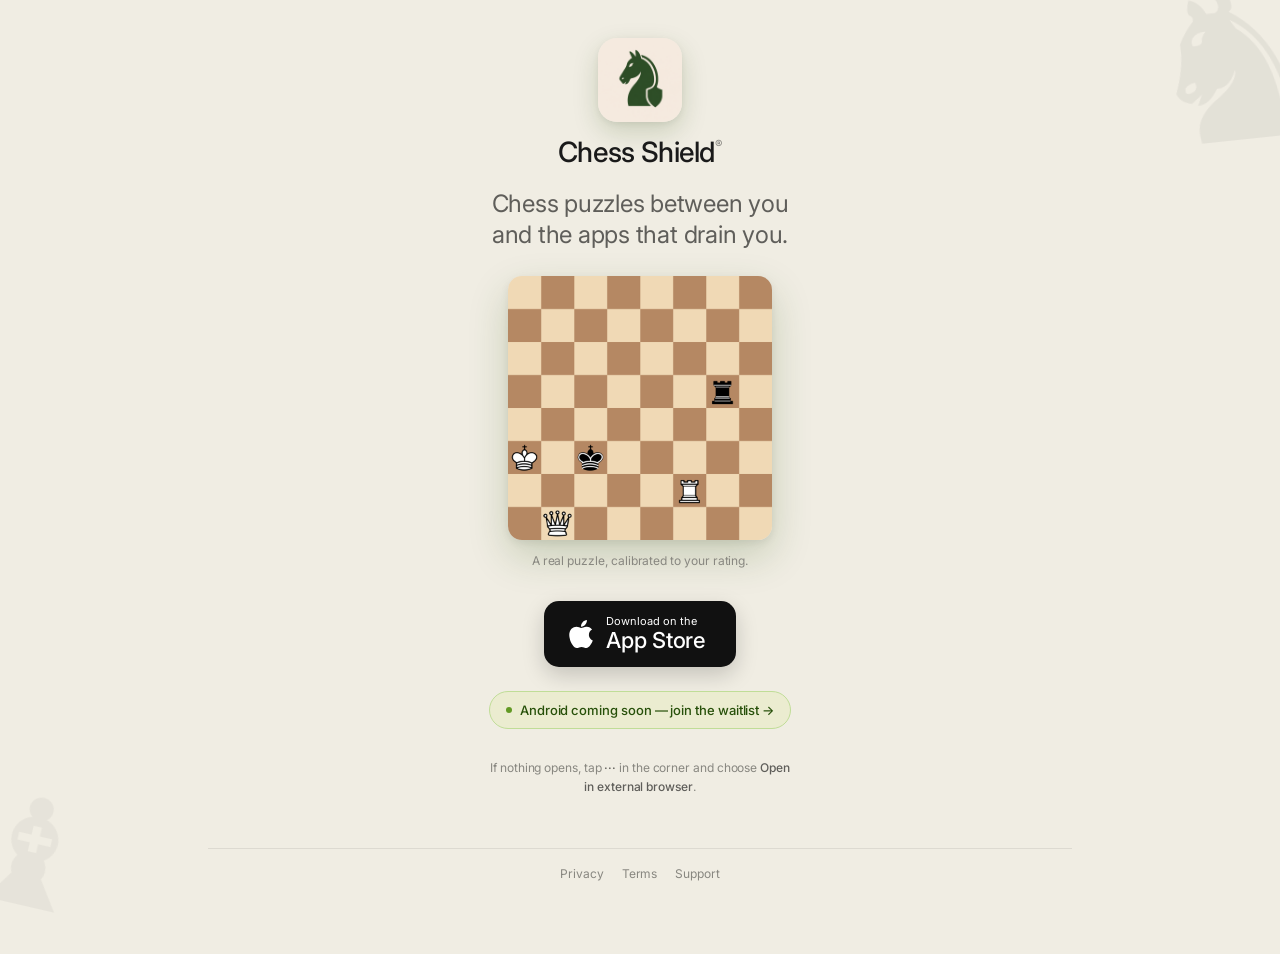
==== download.html @ aac864b7 "Add /download page for Instagram bio link (App Store badge + Android waitlist) Instagram's in-app br" ====
<!DOCTYPE html>
<html lang="en">
<head>
<meta charset="UTF-8" />
<meta name="viewport" content="width=device-width, initial-scale=1.0, viewport-fit=cover" />
<title>Download Chess Shield</title>
<meta name="description" content="Get Chess Shield on the App Store. Chess puzzles between you and the apps that drain you." />
<meta name="theme-color" content="#F0EDE3" />

<meta property="og:title" content="Download Chess Shield" />
<meta property="og:description" content="Chess puzzles between you and the apps that drain you." />
<meta property="og:type" content="website" />
<meta property="og:url" content="https://chessshield.com/download" />
<meta property="og:image" content="https://chessshield.com/assets/app-icon.png" />

<link rel="icon" href="/favicon.png" />
<link rel="apple-touch-icon" href="/assets/app-icon.png" />
<link rel="preconnect" href="https://fonts.googleapis.com" />
<link rel="preconnect" href="https://fonts.gstatic.com" crossorigin />
<link href="https://fonts.googleapis.com/css2?family=Inter:wght@400;500&display=swap" rel="stylesheet" />
<link rel="stylesheet" href="/styles.css" />
</head>
<body class="download-body">

<span class="wm wm-knight" aria-hidden="true">♞</span>
<span class="wm wm-bishop" aria-hidden="true">♝</span>

<main class="download">
  <div class="download-inner">

    <div class="app-identity">
      <img class="app-icon" src="/assets/app-icon.png" alt="Chess Shield app icon" width="76" height="76" />
      <span class="app-name">Chess Shield<sup>®</sup></span>
    </div>

    <h1 class="download-h1">Chess puzzles between you and the apps that drain&nbsp;you.</h1>

    <figure class="board-figure">
      <img class="board-img" src="/assets/board.png" alt="A chess puzzle from Chess Shield" width="264" height="264" />
      <figcaption>A real puzzle, calibrated to your rating.</figcaption>
    </figure>

    <a class="appstore-badge" href="https://apps.apple.com/app/chess-shield/id6772290132" aria-label="Download on the App Store">
      <svg class="apple-logo" viewBox="0 0 384 512" aria-hidden="true" focusable="false">
        <path fill="currentColor" d="M318.7 268.7c-.2-36.7 16.4-64.4 50-84.8-18.8-26.9-47.2-41.7-84.7-44.6-35.5-2.8-74.3 20.7-88.5 20.7-15 0-49.4-19.7-76.4-19.7C63.3 141.2 4 184.8 4 273.5q0 39.3 14.4 81.2c12.8 36.7 59 126.7 107.2 125.2 25.2-.6 43-17.9 75.8-17.9 31.8 0 48.3 17.9 76.4 17.9 48.6-.7 90.4-82.5 102.6-119.3-65.2-30.7-61.7-90-61.7-91.9zm-56.6-164.2c27.3-32.4 24.8-61.9 24-72.5-24.1 1.4-52 16.4-67.9 34.9-17.5 19.8-27.8 44.3-25.6 71.9 26.1 2 49.9-11.4 69.5-34.3z"/>
      </svg>
      <span class="badge-text">
        <span class="badge-small">Download on the</span>
        <span class="badge-big">App Store</span>
      </span>
    </a>

    <a class="android-chip" href="/android">
      <span class="android-dot"></span>
      Android coming soon — join the&nbsp;waitlist&nbsp;→
    </a>

    <p class="webview-fallback">If nothing opens, tap <strong>···</strong> in the corner and choose <strong>Open in external browser</strong>.</p>
  </div>

  <footer class="download-footer">
    <nav>
      <a href="/privacy.html">Privacy</a>
      <a href="/terms.html">Terms</a>
      <a href="mailto:support@chessshield.com">Support</a>
    </nav>
  </footer>
</main>

</body>
</html>
---- styles.css ----
:root {
  --cream: #F0EDE3;
  --brand-green: #629924;
  --brand-green-dark: #3B6D11;
  --green-board-light: #EBECD0;
  --green-50: #EAF3DE;
  --green-border: #C0DD97;
  --green-800: #27500A;
  --pink-50: #FBEAF0;
  --text-primary: #1a1a1a;
  --text-secondary: #5F5E5A;
  --text-tertiary: #888780;
  --hairline: rgba(0,0,0,0.08);
  --max: 920px;
}

* { box-sizing: border-box; }

html, body {
  margin: 0;
  padding: 0;
  background: var(--cream);
  color: var(--text-primary);
  font-family: "Inter", -apple-system, BlinkMacSystemFont, "Segoe UI", sans-serif;
  font-weight: 400;
  -webkit-font-smoothing: antialiased;
  text-rendering: optimizeLegibility;
}

body {
  line-height: 1.55;
  letter-spacing: -0.005em;
  overflow-x: hidden;
}

a { color: inherit; text-decoration: none; }
a:hover { color: var(--brand-green-dark); }

sup {
  font-size: 0.55em;
  vertical-align: top;
  opacity: 0.5;
  letter-spacing: 0;
}

/* ---- HEADER ---- */
header.brand {
  display: flex;
  align-items: center;
  justify-content: space-between;
  padding: 20px 28px;
  max-width: var(--max);
  margin: 0 auto;
}

.brandmark {
  display: inline-flex;
  align-items: center;
  gap: 8px;
  font-weight: 500;
  font-size: 15px;
  letter-spacing: -0.01em;
  color: var(--text-primary);
}

.knight {
  color: var(--brand-green-dark);
  font-family: Georgia, "Times New Roman", serif;
  font-size: 20px;
  line-height: 1;
}

.wordmark { letter-spacing: -0.01em; }

.cta-mini {
  font-size: 13px;
  font-weight: 500;
  letter-spacing: -0.005em;
  color: var(--brand-green-dark);
  padding: 8px 14px;
  border-radius: 999px;
  border: 1px solid var(--green-border);
  background: var(--green-50);
  transition: background 120ms ease;
}
.cta-mini:hover { background: var(--green-board-light); color: var(--green-800); }

/* ---- HERO ---- */
main { max-width: var(--max); margin: 0 auto; padding: 0 28px; }

.hero {
  padding: 56px 0 72px;
}

.eyebrow {
  font-size: 12px;
  font-weight: 500;
  letter-spacing: -0.005em;
  color: var(--brand-green-dark);
  margin: 0 0 18px;
  text-transform: none;
}

h1 {
  font-size: clamp(34px, 5.5vw, 52px);
  font-weight: 500;
  letter-spacing: -0.025em;
  line-height: 1.08;
  margin: 0 0 22px;
  max-width: 720px;
}

.lede {
  font-size: 18px;
  line-height: 1.5;
  letter-spacing: -0.005em;
  color: var(--text-secondary);
  max-width: 640px;
  margin: 0 0 32px;
}

.hero-ctas {
  display: flex;
  align-items: center;
  gap: 18px;
  flex-wrap: wrap;
}

.cta-primary {
  display: inline-block;
  background: var(--brand-green);
  color: #FFF;
  font-weight: 500;
  font-size: 15px;
  letter-spacing: -0.005em;
  padding: 14px 28px;
  border-radius: 999px;
  transition: opacity 120ms ease;
}
.cta-primary[aria-disabled="true"] {
  opacity: 0.55;
  cursor: not-allowed;
}
.cta-primary:not([aria-disabled="true"]):hover { background: var(--brand-green-dark); color: #FFF; }

.cta-secondary {
  font-size: 14px;
  font-weight: 500;
  color: var(--text-primary);
  padding: 12px 4px;
}

/* ---- SECTIONS ---- */
section { padding: 56px 0; border-top: 1px solid var(--hairline); }

h2 {
  font-size: 28px;
  font-weight: 500;
  letter-spacing: -0.025em;
  line-height: 1.15;
  margin: 0 0 32px;
}

h3 {
  font-size: 17px;
  font-weight: 500;
  letter-spacing: -0.01em;
  line-height: 1.35;
  margin: 0 0 8px;
  color: var(--text-primary);
}

/* ---- HOW IT WORKS ---- */
.steps { display: grid; grid-template-columns: 1fr; gap: 28px; }
@media (min-width: 720px) {
  .steps { grid-template-columns: repeat(2, 1fr); gap: 32px 40px; }
}

.steps article p {
  color: var(--text-secondary);
  font-size: 15px;
  line-height: 1.55;
  margin: 0;
}

.step-num {
  display: inline-flex;
  align-items: center;
  justify-content: center;
  width: 28px;
  height: 28px;
  border-radius: 999px;
  background: var(--green-50);
  color: var(--green-800);
  font-weight: 500;
  font-size: 13px;
  margin-bottom: 12px;
  font-variant-numeric: tabular-nums;
}

/* ---- WHO IT'S FOR ---- */
.cards { display: grid; grid-template-columns: 1fr; gap: 22px; }
@media (min-width: 720px) { .cards { grid-template-columns: repeat(2, 1fr); gap: 22px; } }

.who {
  background: #FFF;
  border: 1px solid var(--hairline);
  border-radius: 18px;
  padding: 24px;
}
.who p {
  color: var(--text-secondary);
  font-size: 15px;
  line-height: 1.55;
  margin: 0;
}

/* ---- PRICING ---- */
.plans { display: grid; grid-template-columns: 1fr; gap: 18px; }
@media (min-width: 720px) { .plans { grid-template-columns: repeat(2, 1fr); } }

.plan {
  background: #FFF;
  border: 1px solid var(--hairline);
  border-radius: 18px;
  padding: 26px;
}
.plan-featured {
  background: var(--green-50);
  border-color: var(--green-border);
}
.plan h3 { font-size: 19px; }
.price {
  font-size: 22px;
  font-weight: 500;
  letter-spacing: -0.015em;
  margin: 6px 0 4px;
  font-variant-numeric: tabular-nums;
}
.trial {
  font-size: 12px;
  color: var(--green-800);
  margin: 0 0 14px;
}
.plan ul { padding-left: 18px; margin: 14px 0 0; }
.plan li {
  font-size: 14px;
  line-height: 1.55;
  color: var(--text-secondary);
  margin: 6px 0;
}
.plan-featured li { color: var(--green-800); }

/* ---- STORY ---- */
.story p {
  font-size: 16px;
  line-height: 1.6;
  color: var(--text-secondary);
  max-width: 680px;
  margin: 0;
}

/* ---- FOOTER ---- */
footer {
  border-top: 1px solid var(--hairline);
  padding: 36px 28px 56px;
  margin-top: 24px;
}
.footer-inner {
  max-width: var(--max);
  margin: 0 auto;
  display: grid;
  gap: 12px;
}
.footer-brand {
  display: inline-flex;
  align-items: center;
  gap: 8px;
  font-weight: 500;
  font-size: 14px;
}
footer nav {
  display: flex;
  flex-wrap: wrap;
  gap: 18px;
  font-size: 13px;
  color: var(--text-secondary);
}
footer nav a:hover { color: var(--brand-green-dark); }
.footnote {
  font-size: 12px;
  color: var(--text-tertiary);
  margin: 12px 0 0;
}

/* ---- ANDROID WAITLIST ---- */
.waitlist-hero { padding-bottom: 96px; }

.waitlist-card {
  background: #FFF;
  border: 1px solid var(--hairline);
  border-radius: 18px;
  padding: 26px;
  max-width: 560px;
  margin-top: 40px;
}
.waitlist-card h3 { font-size: 19px; margin-bottom: 6px; }

.waitlist-sub {
  font-size: 15px;
  line-height: 1.55;
  color: var(--text-secondary);
  margin: 0 0 18px;
}

.waitlist-row {
  display: flex;
  gap: 10px;
  flex-wrap: wrap;
}

#waitlist-email {
  flex: 1 1 220px;
  font-family: inherit;
  font-size: 15px;
  letter-spacing: -0.005em;
  color: var(--text-primary);
  background: var(--cream);
  border: 1px solid var(--hairline);
  border-radius: 999px;
  padding: 13px 20px;
  outline: none;
  min-width: 0;
}
#waitlist-email:focus {
  border-color: var(--green-border);
  background: #FFF;
}
#waitlist-email::placeholder { color: var(--text-tertiary); }

#waitlist-btn {
  border: none;
  cursor: pointer;
  font-family: inherit;
}
#waitlist-btn:disabled { opacity: 0.55; cursor: wait; }

#waitlist-hp {
  position: absolute;
  left: -9999px;
  height: 0;
  width: 0;
  border: 0;
  padding: 0;
}

#waitlist-msg {
  font-size: 14px;
  line-height: 1.5;
  margin: 12px 2px 0;
  color: var(--text-secondary);
  min-height: 0;
}
#waitlist-msg:empty { margin: 0; }
#waitlist-msg.msg-success { color: var(--green-800); }
#waitlist-msg.msg-error { color: #A03A52; }

.waitlist-disclaimer {
  font-size: 12px;
  line-height: 1.55;
  color: var(--text-tertiary);
  margin: 18px 0 0;
}

/* ---- DOWNLOAD PAGE ---- */
.download-body {
  min-height: 100svh;
  position: relative;
}

/* Ambient piece watermarks (canonical Home pattern) */
.wm {
  position: fixed;
  font-family: Georgia, "Times New Roman", serif;
  color: var(--text-primary);
  line-height: 1;
  pointer-events: none;
  user-select: none;
  z-index: 0;
}
.wm-knight {
  top: -36px;
  right: -48px;
  font-size: 210px;
  opacity: 0.055;
  transform: rotate(-6deg);
}
.wm-bishop {
  bottom: -30px;
  left: -36px;
  font-size: 150px;
  opacity: 0.045;
  transform: rotate(13deg);
}

.download {
  min-height: 100svh;
  max-width: var(--max);
  margin: 0 auto;
  padding: calc(20px + env(safe-area-inset-top)) 28px calc(14px + env(safe-area-inset-bottom));
  display: flex;
  flex-direction: column;
  position: relative;
  z-index: 1;
}

.download-inner {
  flex: 1;
  display: flex;
  flex-direction: column;
  align-items: center;
  justify-content: center;
  text-align: center;
  padding: 18px 0 28px;
}

.app-identity {
  display: flex;
  flex-direction: column;
  align-items: center;
  gap: 16px;
  margin-bottom: 22px;
}

.app-icon {
  width: 84px;
  height: 84px;
  border-radius: 19px; /* iOS squircle-ish */
  box-shadow: 0 10px 26px rgba(39, 80, 10, 0.18), 0 2px 6px rgba(0, 0, 0, 0.06);
}

.app-name {
  font-size: 28px;
  font-weight: 500;
  letter-spacing: -0.025em;
  line-height: 1;
}
.app-name sup {
  font-size: 0.4em;
  vertical-align: 14px;
}

.download-h1 {
  font-size: clamp(19px, 5.2vw, 24px);
  font-weight: 400;
  letter-spacing: -0.01em;
  line-height: 1.3;
  color: var(--text-secondary);
  margin: 0 0 26px;
  max-width: 340px;
}

.board-figure {
  margin: 0 0 30px;
}

.board-img {
  display: block;
  width: 264px;
  height: 264px;
  border-radius: 14px;
  box-shadow: 0 16px 40px rgba(39, 80, 10, 0.20), 0 3px 8px rgba(0, 0, 0, 0.07);
}

.board-figure figcaption {
  font-size: 12px;
  letter-spacing: -0.005em;
  color: var(--text-tertiary);
  margin-top: 12px;
}

.appstore-badge {
  display: inline-flex;
  align-items: center;
  gap: 12px;
  background: #111;
  color: #FFF;
  border-radius: 15px;
  padding: 14px 30px 14px 24px;
  box-shadow: 0 8px 22px rgba(0, 0, 0, 0.18);
  transition: transform 140ms ease, box-shadow 140ms ease;
}
.appstore-badge:hover,
.appstore-badge:active {
  color: #FFF;
  transform: scale(1.03);
  box-shadow: 0 10px 28px rgba(0, 0, 0, 0.22);
}

.apple-logo {
  width: 26px;
  height: 32px;
  flex-shrink: 0;
}

.badge-text {
  display: flex;
  flex-direction: column;
  align-items: flex-start;
  line-height: 1.15;
}

.badge-small {
  font-size: 11px;
  font-weight: 400;
  letter-spacing: 0;
}

.badge-big {
  font-size: 22px;
  font-weight: 500;
  letter-spacing: -0.01em;
}

.android-chip {
  display: inline-flex;
  align-items: center;
  gap: 8px;
  margin-top: 24px;
  padding: 8px 16px;
  border-radius: 999px;
  background: var(--green-board-light);
  border: 1px solid var(--green-border);
  color: var(--green-800);
  font-size: 13px;
  font-weight: 500;
  letter-spacing: -0.005em;
  transition: background 120ms ease;
}
.android-chip:hover {
  background: var(--green-50);
  color: var(--green-800);
}

.android-dot {
  width: 6px;
  height: 6px;
  border-radius: 999px;
  background: var(--brand-green);
  flex-shrink: 0;
}

.webview-fallback {
  font-size: 12px;
  line-height: 1.55;
  color: var(--text-tertiary);
  max-width: 300px;
  margin: 30px 0 0;
}
.webview-fallback strong { font-weight: 500; color: var(--text-secondary); }

.download-footer {
  display: flex;
  justify-content: center;
  padding-top: 16px;
}
.download-footer nav {
  display: flex;
  gap: 18px;
  font-size: 12px;
  color: var(--text-tertiary);
}
.download-footer nav a:hover { color: var(--brand-green-dark); }

/* ---- LEGAL PAGES ---- */
.legal {
  max-width: 720px;
  margin: 0 auto;
  padding: 32px 28px 80px;
}
.legal h1 {
  font-size: 36px;
  margin-bottom: 8px;
}
.legal .meta {
  font-size: 13px;
  color: var(--text-tertiary);
  margin: 0 0 32px;
}
.legal h2 {
  font-size: 20px;
  letter-spacing: -0.015em;
  margin: 36px 0 12px;
}
.legal p, .legal li {
  font-size: 15px;
  line-height: 1.65;
  color: var(--text-secondary);
}
.legal ul { padding-left: 20px; }
.legal a { color: var(--brand-green-dark); text-decoration: underline; }
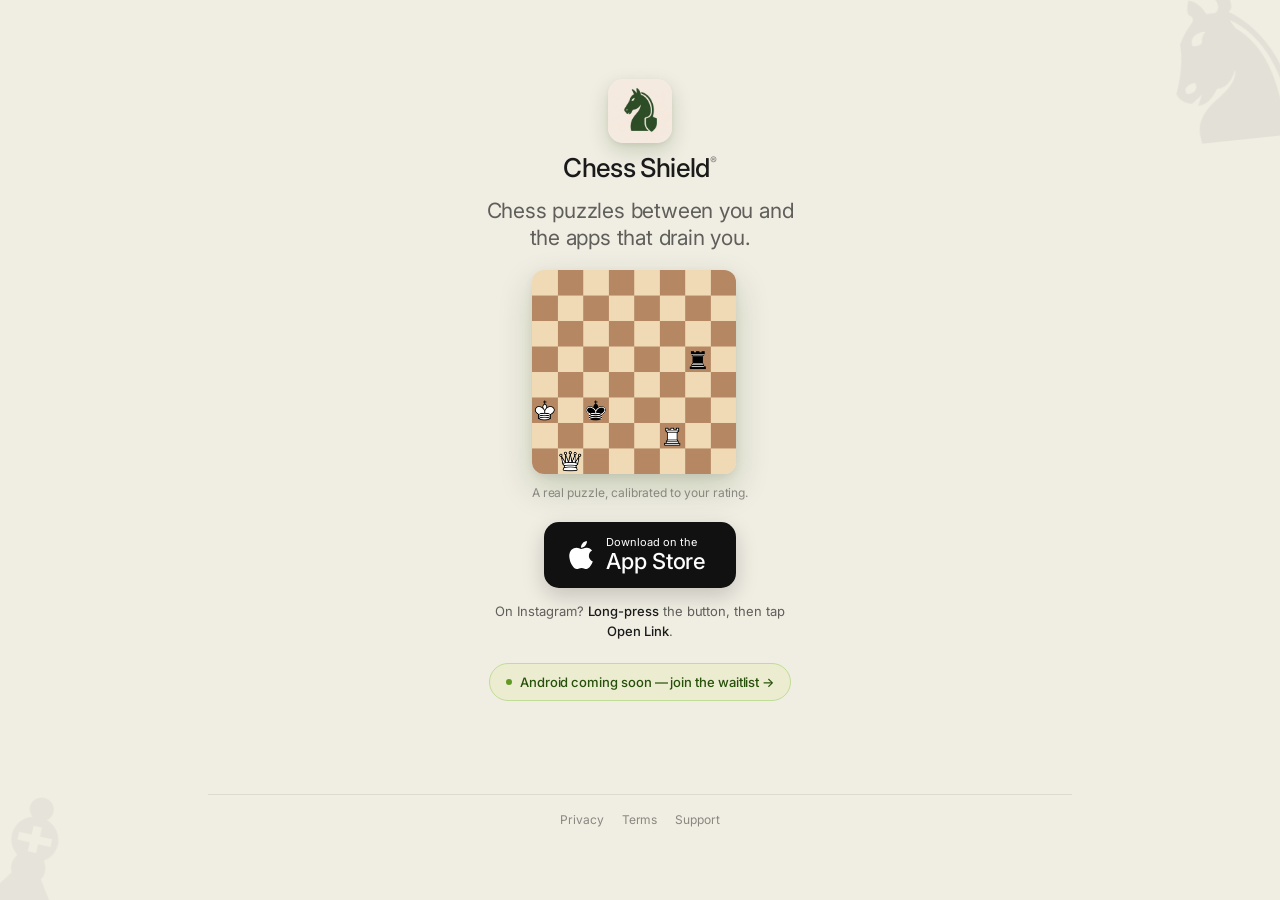
==== commit 9cf6690d: "Compact /download so the App Store badge sits above the IG webview fold Smaller board (204px) + tigh" ====
--- a/download.html
+++ b/download.html
@@ -36,7 +36,7 @@
     <h1 class="download-h1">Chess puzzles between you and the apps that drain&nbsp;you.</h1>
 
     <figure class="board-figure">
-      <img class="board-img" src="/assets/board.png" alt="A chess puzzle from Chess Shield" width="264" height="264" />
+      <img class="board-img" src="/assets/board.png" alt="A chess puzzle from Chess Shield" width="204" height="204" />
       <figcaption>A real puzzle, calibrated to your rating.</figcaption>
     </figure>
 
@@ -50,12 +50,12 @@
       </span>
     </a>
 
+    <p class="press-hint">On Instagram? <strong>Long-press</strong> the button, then tap <strong>Open&nbsp;Link</strong>.</p>
+
     <a class="android-chip" href="/android">
       <span class="android-dot"></span>
       Android coming soon — join the&nbsp;waitlist&nbsp;→
     </a>
-
-    <p class="webview-fallback">If nothing opens, tap <strong>···</strong> in the corner and choose <strong>Open in external browser</strong>.</p>
   </div>
 
   <footer class="download-footer">
--- a/styles.css
+++ b/styles.css
@@ -428,55 +428,55 @@
   display: flex;
   flex-direction: column;
   align-items: center;
-  gap: 16px;
-  margin-bottom: 22px;
+  gap: 12px;
+  margin-bottom: 16px;
 }
 
 .app-icon {
-  width: 84px;
-  height: 84px;
-  border-radius: 19px; /* iOS squircle-ish */
-  box-shadow: 0 10px 26px rgba(39, 80, 10, 0.18), 0 2px 6px rgba(0, 0, 0, 0.06);
+  width: 64px;
+  height: 64px;
+  border-radius: 15px; /* iOS squircle-ish */
+  box-shadow: 0 8px 20px rgba(39, 80, 10, 0.18), 0 2px 5px rgba(0, 0, 0, 0.06);
 }
 
 .app-name {
-  font-size: 28px;
+  font-size: 26px;
   font-weight: 500;
   letter-spacing: -0.025em;
   line-height: 1;
 }
 .app-name sup {
   font-size: 0.4em;
-  vertical-align: 14px;
+  vertical-align: 13px;
 }
 
 .download-h1 {
-  font-size: clamp(19px, 5.2vw, 24px);
+  font-size: clamp(17px, 4.8vw, 21px);
   font-weight: 400;
   letter-spacing: -0.01em;
   line-height: 1.3;
   color: var(--text-secondary);
-  margin: 0 0 26px;
+  margin: 0 0 18px;
   max-width: 340px;
 }
 
 .board-figure {
-  margin: 0 0 30px;
+  margin: 0 0 20px;
 }
 
 .board-img {
   display: block;
-  width: 264px;
-  height: 264px;
-  border-radius: 14px;
-  box-shadow: 0 16px 40px rgba(39, 80, 10, 0.20), 0 3px 8px rgba(0, 0, 0, 0.07);
+  width: 204px;
+  height: 204px;
+  border-radius: 12px;
+  box-shadow: 0 14px 34px rgba(39, 80, 10, 0.20), 0 3px 8px rgba(0, 0, 0, 0.07);
 }
 
 .board-figure figcaption {
   font-size: 12px;
   letter-spacing: -0.005em;
   color: var(--text-tertiary);
-  margin-top: 12px;
+  margin-top: 10px;
 }
 
 .appstore-badge {
@@ -522,11 +522,24 @@
   letter-spacing: -0.01em;
 }
 
+.press-hint {
+  font-size: 13px;
+  line-height: 1.5;
+  letter-spacing: -0.005em;
+  color: var(--text-secondary);
+  margin: 14px 0 0;
+  max-width: 320px;
+}
+.press-hint strong {
+  font-weight: 500;
+  color: var(--text-primary);
+}
+
 .android-chip {
   display: inline-flex;
   align-items: center;
   gap: 8px;
-  margin-top: 24px;
+  margin-top: 22px;
   padding: 8px 16px;
   border-radius: 999px;
   background: var(--green-board-light);
@@ -550,15 +563,6 @@
   flex-shrink: 0;
 }
 
-.webview-fallback {
-  font-size: 12px;
-  line-height: 1.55;
-  color: var(--text-tertiary);
-  max-width: 300px;
-  margin: 30px 0 0;
-}
-.webview-fallback strong { font-weight: 500; color: var(--text-secondary); }
-
 .download-footer {
   display: flex;
   justify-content: center;
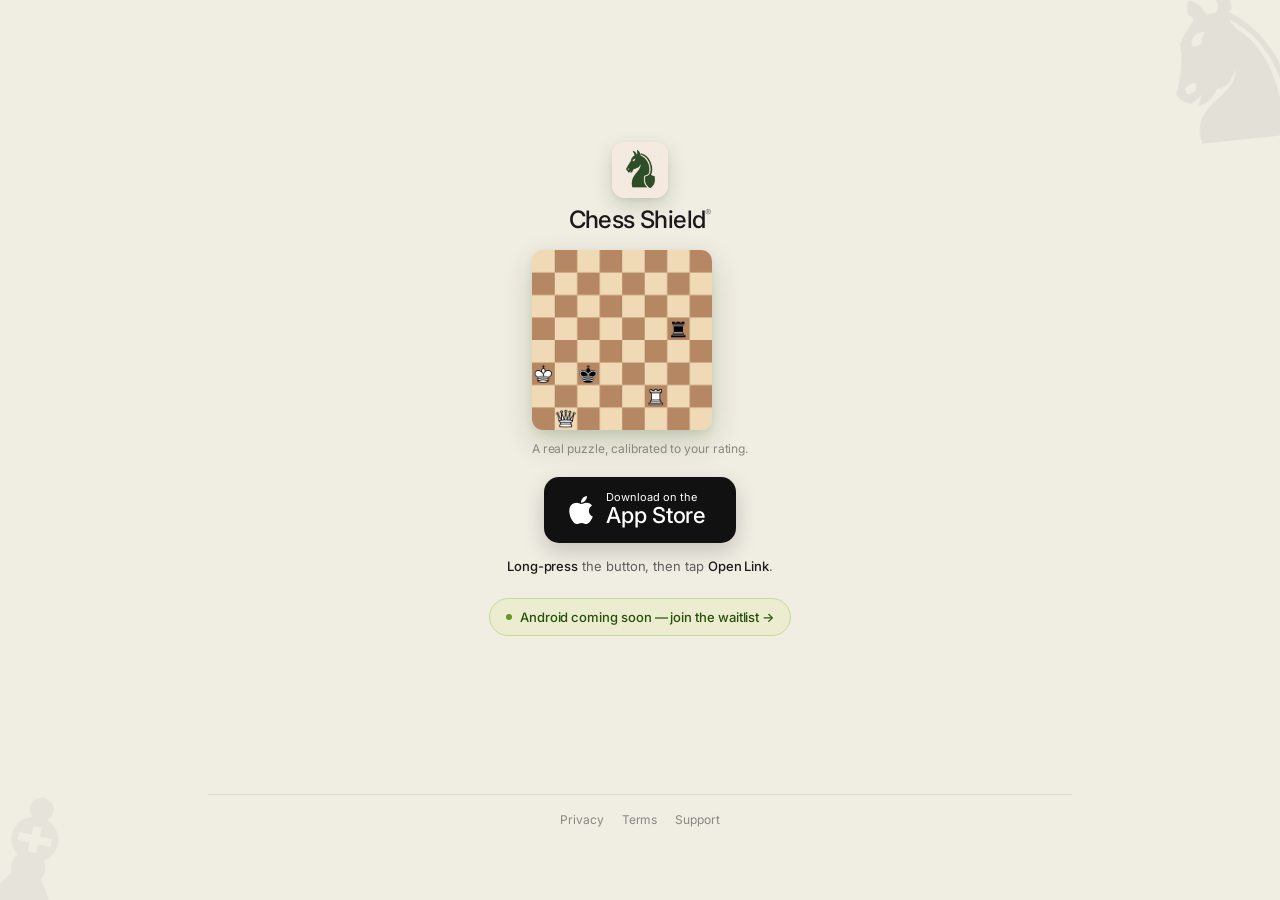
==== commit 08743cb3: "Fit the full /download flow above the IG webview fold Drop the tagline, shrink board to 180px and ic" ====
--- a/download.html
+++ b/download.html
@@ -18,7 +18,7 @@
 <link rel="preconnect" href="https://fonts.googleapis.com" />
 <link rel="preconnect" href="https://fonts.gstatic.com" crossorigin />
 <link href="https://fonts.googleapis.com/css2?family=Inter:wght@400;500&display=swap" rel="stylesheet" />
-<link rel="stylesheet" href="/styles.css" />
+<link rel="stylesheet" href="/styles.css?v=3" />
 </head>
 <body class="download-body">
 
@@ -33,10 +33,8 @@
       <span class="app-name">Chess Shield<sup>®</sup></span>
     </div>
 
-    <h1 class="download-h1">Chess puzzles between you and the apps that drain&nbsp;you.</h1>
-
     <figure class="board-figure">
-      <img class="board-img" src="/assets/board.png" alt="A chess puzzle from Chess Shield" width="204" height="204" />
+      <img class="board-img" src="/assets/board.png" alt="A chess puzzle from Chess Shield" width="180" height="180" />
       <figcaption>A real puzzle, calibrated to your rating.</figcaption>
     </figure>
 
@@ -50,7 +48,7 @@
       </span>
     </a>
 
-    <p class="press-hint">On Instagram? <strong>Long-press</strong> the button, then tap <strong>Open&nbsp;Link</strong>.</p>
+    <p class="press-hint"><strong>Long-press</strong> the button, then tap <strong>Open&nbsp;Link</strong>.</p>
 
     <a class="android-chip" href="/android">
       <span class="android-dot"></span>
--- a/styles.css
+++ b/styles.css
@@ -421,55 +421,45 @@
   align-items: center;
   justify-content: center;
   text-align: center;
-  padding: 18px 0 28px;
+  padding: 8px 0 20px;
 }
 
 .app-identity {
   display: flex;
   flex-direction: column;
   align-items: center;
-  gap: 12px;
-  margin-bottom: 16px;
+  gap: 10px;
+  margin-bottom: 18px;
 }
 
 .app-icon {
-  width: 64px;
-  height: 64px;
-  border-radius: 15px; /* iOS squircle-ish */
+  width: 56px;
+  height: 56px;
+  border-radius: 13px; /* iOS squircle-ish */
   box-shadow: 0 8px 20px rgba(39, 80, 10, 0.18), 0 2px 5px rgba(0, 0, 0, 0.06);
 }
 
 .app-name {
-  font-size: 26px;
+  font-size: 24px;
   font-weight: 500;
   letter-spacing: -0.025em;
   line-height: 1;
 }
 .app-name sup {
   font-size: 0.4em;
-  vertical-align: 13px;
-}
-
-.download-h1 {
-  font-size: clamp(17px, 4.8vw, 21px);
-  font-weight: 400;
-  letter-spacing: -0.01em;
-  line-height: 1.3;
-  color: var(--text-secondary);
+  vertical-align: 12px;
+}
+
+.board-figure {
   margin: 0 0 18px;
-  max-width: 340px;
-}
-
-.board-figure {
-  margin: 0 0 20px;
 }
 
 .board-img {
   display: block;
-  width: 204px;
-  height: 204px;
-  border-radius: 12px;
-  box-shadow: 0 14px 34px rgba(39, 80, 10, 0.20), 0 3px 8px rgba(0, 0, 0, 0.07);
+  width: 180px;
+  height: 180px;
+  border-radius: 11px;
+  box-shadow: 0 12px 30px rgba(39, 80, 10, 0.20), 0 3px 8px rgba(0, 0, 0, 0.07);
 }
 
 .board-figure figcaption {
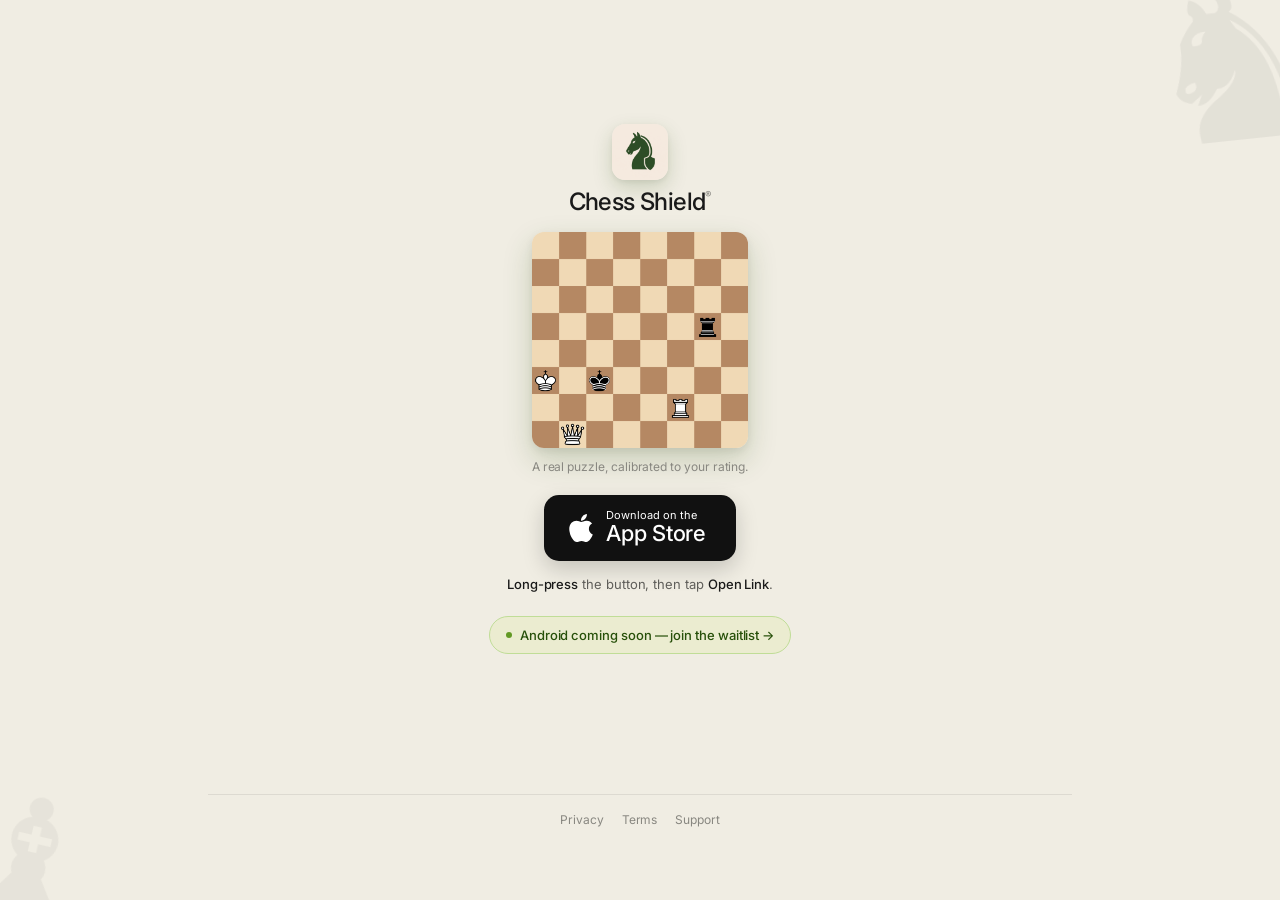
==== commit da62d125: "Center the board and size it slightly wider than the App Store badge Co-Authored-By: Claude Fable 5 " ====
--- a/download.html
+++ b/download.html
@@ -18,7 +18,7 @@
 <link rel="preconnect" href="https://fonts.googleapis.com" />
 <link rel="preconnect" href="https://fonts.gstatic.com" crossorigin />
 <link href="https://fonts.googleapis.com/css2?family=Inter:wght@400;500&display=swap" rel="stylesheet" />
-<link rel="stylesheet" href="/styles.css?v=3" />
+<link rel="stylesheet" href="/styles.css?v=4" />
 </head>
 <body class="download-body">
 
@@ -34,7 +34,7 @@
     </div>
 
     <figure class="board-figure">
-      <img class="board-img" src="/assets/board.png" alt="A chess puzzle from Chess Shield" width="180" height="180" />
+      <img class="board-img" src="/assets/board.png" alt="A chess puzzle from Chess Shield" width="216" height="216" />
       <figcaption>A real puzzle, calibrated to your rating.</figcaption>
     </figure>
 
--- a/styles.css
+++ b/styles.css
@@ -456,9 +456,10 @@
 
 .board-img {
   display: block;
-  width: 180px;
-  height: 180px;
-  border-radius: 11px;
+  width: 216px;
+  height: 216px;
+  margin: 0 auto;
+  border-radius: 12px;
   box-shadow: 0 12px 30px rgba(39, 80, 10, 0.20), 0 3px 8px rgba(0, 0, 0, 0.07);
 }
 
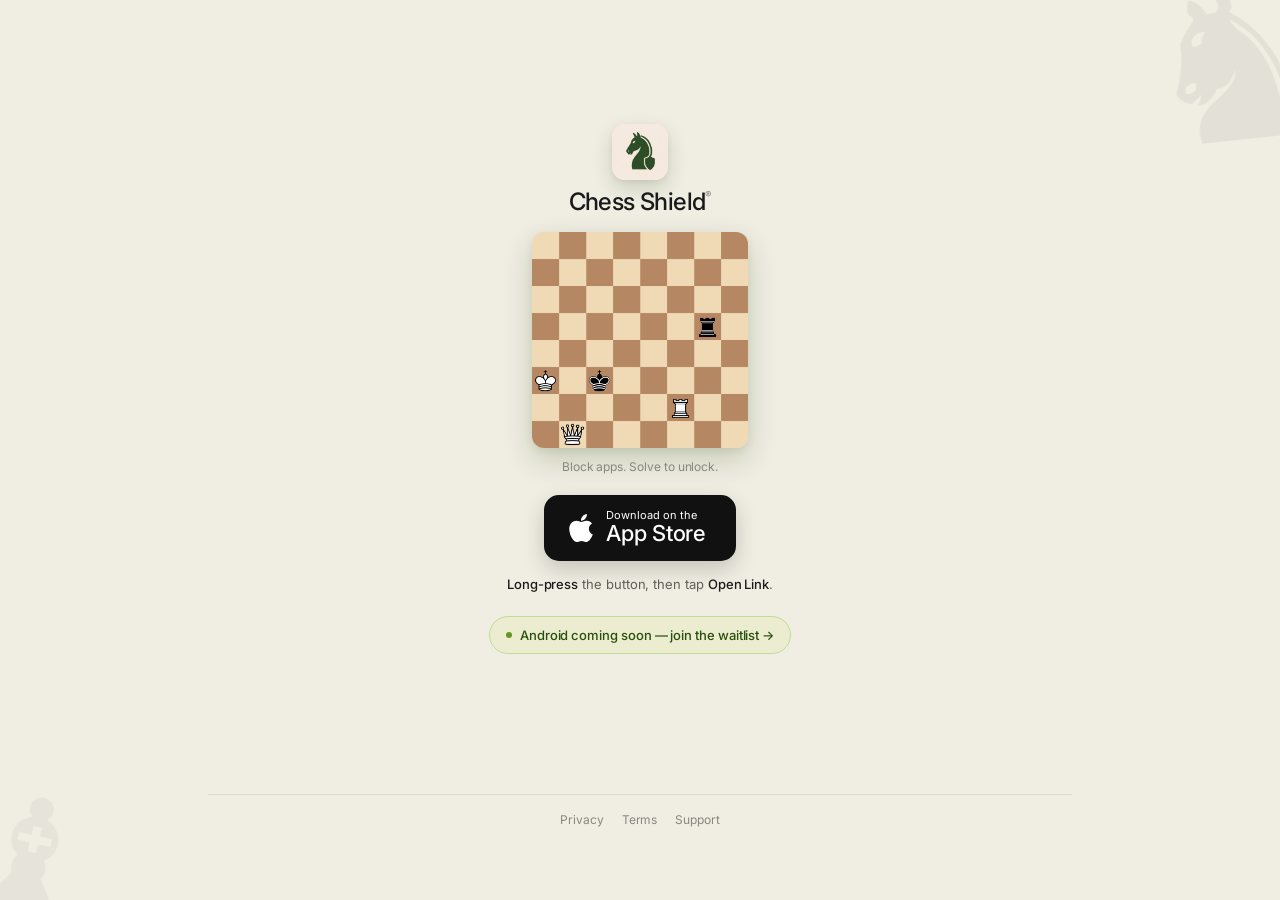
==== commit 95484475: "Swap board caption to 'Block apps. Solve to unlock.' Co-Authored-By: Claude Fable 5 <noreply@anthrop" ====
--- a/download.html
+++ b/download.html
@@ -35,7 +35,7 @@
 
     <figure class="board-figure">
       <img class="board-img" src="/assets/board.png" alt="A chess puzzle from Chess Shield" width="216" height="216" />
-      <figcaption>A real puzzle, calibrated to your rating.</figcaption>
+      <figcaption>Block apps. Solve to unlock.</figcaption>
     </figure>
 
     <a class="appstore-badge" href="https://apps.apple.com/app/chess-shield/id6772290132" aria-label="Download on the App Store">
